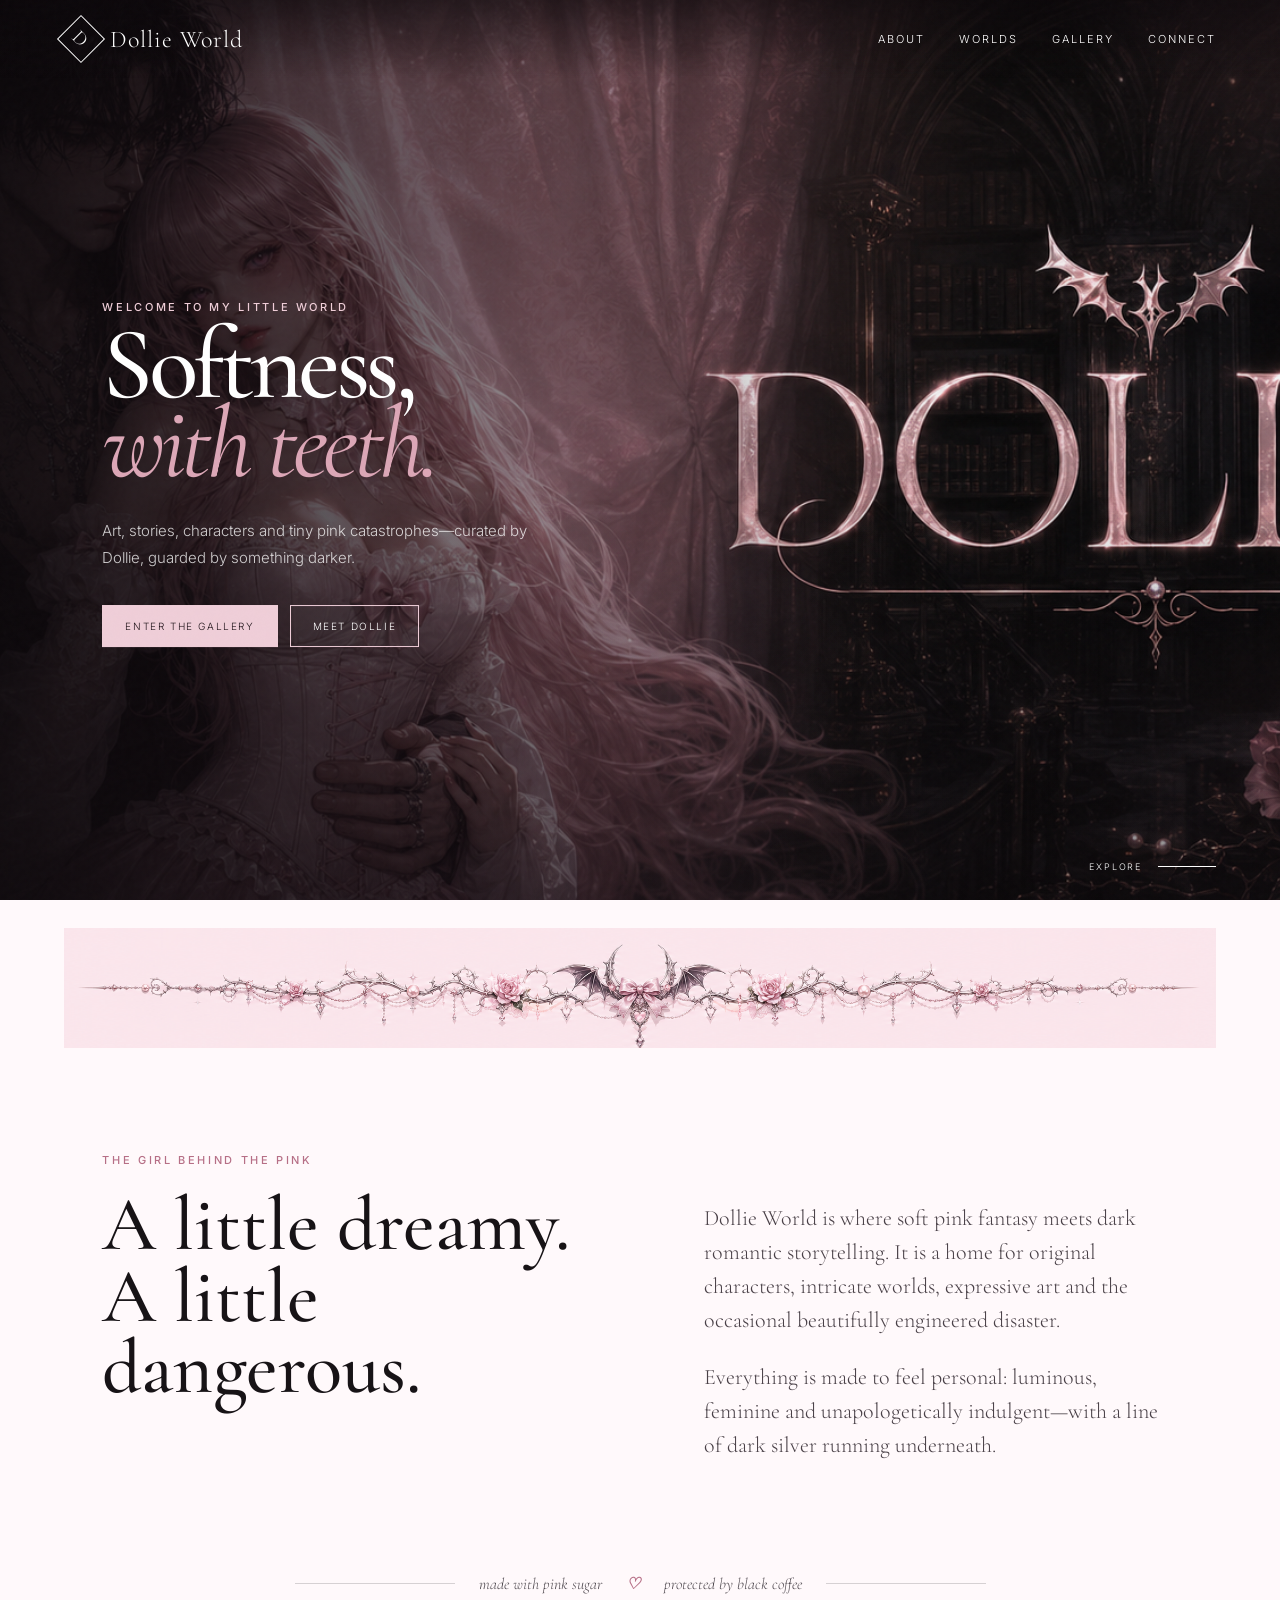
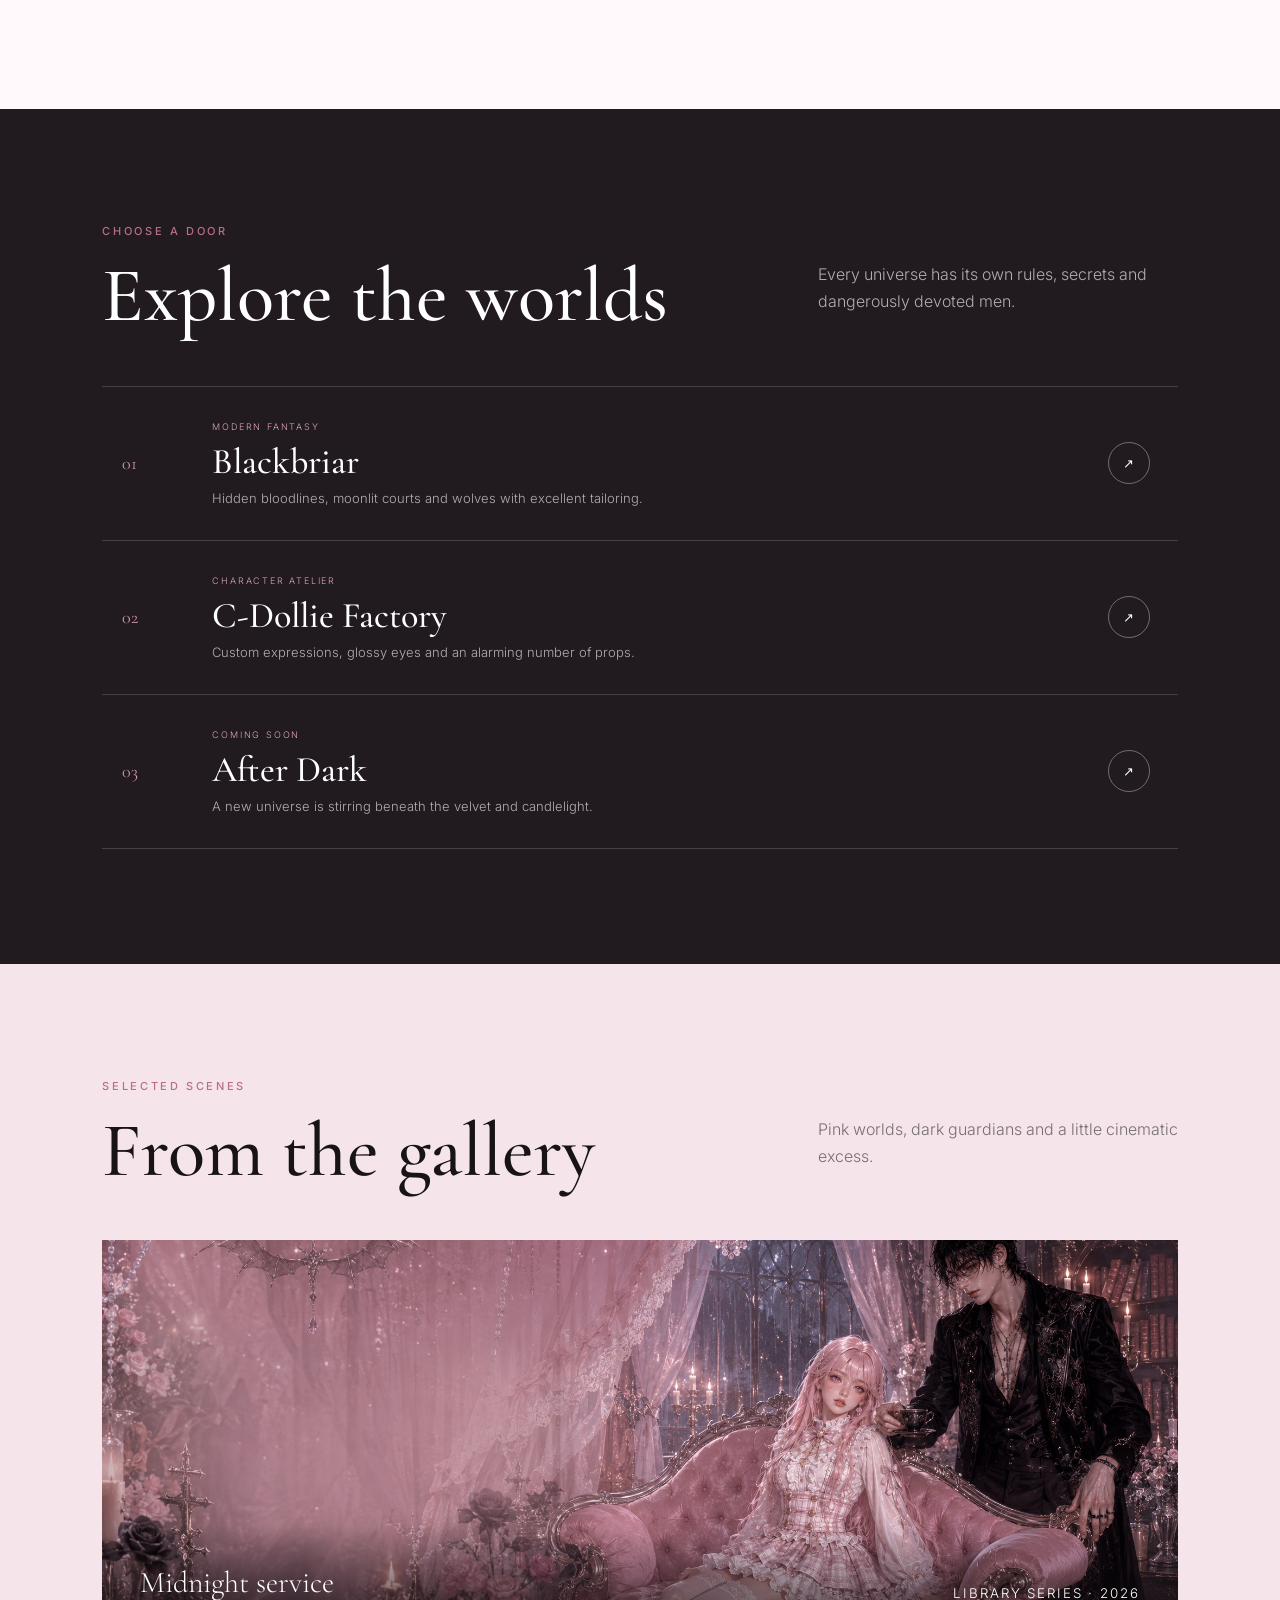
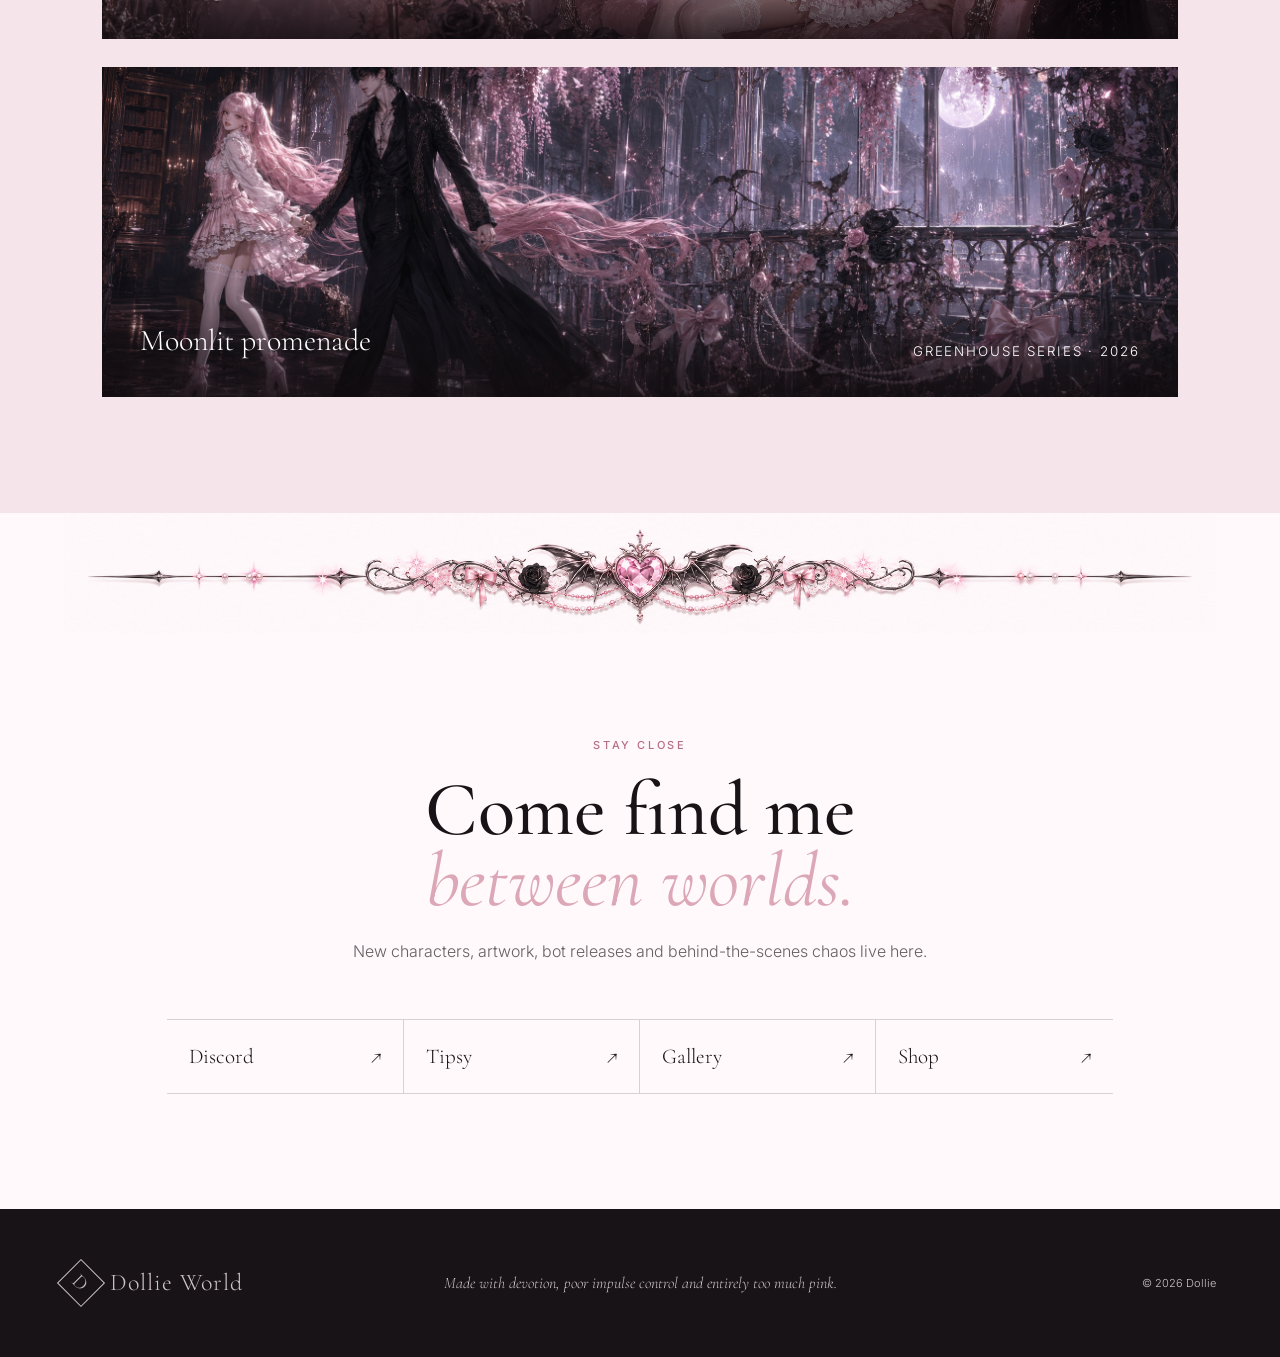
==== index.html @ ef6430a4 "Add files via upload" ====
<!doctype html>
<html lang="en">
  <head>
    <meta charset="UTF-8" />
    <meta name="viewport" content="width=device-width, initial-scale=1" />
    <meta name="theme-color" content="#dca7b7" />
    <meta name="description" content="Dollie World — soft pink creations with a dark silver edge." />
    <title>Dollie World</title>
    <link rel="preconnect" href="https://fonts.googleapis.com" />
    <link rel="preconnect" href="https://fonts.gstatic.com" crossorigin />
    <link href="https://fonts.googleapis.com/css2?family=Cormorant+Garamond:wght@400;500;600;700&family=Inter:wght@300;400;500;600&display=swap" rel="stylesheet" />
    <link rel="stylesheet" href="styles.css" />
  </head>
  <body>
    <div class="noise" aria-hidden="true"></div>
    <header class="site-header" id="top">
      <a class="brand" href="#top" aria-label="Dollie World home">
        <span class="brand-mark">D</span><span>Dollie World</span>
      </a>
      <button class="menu-toggle" aria-expanded="false" aria-controls="site-nav"><span></span><span></span></button>
      <nav id="site-nav" aria-label="Main navigation">
        <a href="#about">About</a><a href="#worlds">Worlds</a><a href="#gallery">Gallery</a><a href="#connect">Connect</a>
      </nav>
    </header>

    <main>
      <section class="hero" aria-labelledby="hero-title">
        <img class="hero-art" src="assets/hero-dollie.png" alt="Dollie and Killian in a pink gothic library" />
        <div class="hero-shade"></div>
        <div class="hero-copy">
          <p class="eyebrow">Welcome to my little world</p>
          <h1 id="hero-title">Softness,<br /><em>with teeth.</em></h1>
          <p class="hero-lede">Art, stories, characters and tiny pink catastrophes—curated by Dollie, guarded by something darker.</p>
          <div class="hero-actions"><a class="button primary" href="#gallery">Enter the gallery</a><a class="button ghost" href="#about">Meet Dollie</a></div>
        </div>
        <a class="scroll-cue" href="#about"><span>Explore</span><i></i></a>
      </section>

      <img class="divider" src="assets/divider-bat-bow.png" alt="" aria-hidden="true" />

      <section class="about section" id="about">
        <div class="section-kicker">The girl behind the pink</div>
        <div class="about-grid">
          <div><h2>A little dreamy.<br />A little dangerous.</h2></div>
          <div class="about-copy"><p>Dollie World is where soft pink fantasy meets dark romantic storytelling. It is a home for original characters, intricate worlds, expressive art and the occasional beautifully engineered disaster.</p><p>Everything is made to feel personal: luminous, feminine and unapologetically indulgent—with a line of dark silver running underneath.</p></div>
        </div>
        <div class="signature"><span>made with pink sugar</span><b>♡</b><span>protected by black coffee</span></div>
      </section>

      <section class="worlds section" id="worlds">
        <div class="section-heading"><div><p class="section-kicker">Choose a door</p><h2>Explore the worlds</h2></div><p>Every universe has its own rules, secrets and dangerously devoted men.</p></div>
        <div class="world-grid">
          <article class="world-card featured"><span class="card-number">01</span><div><p>Modern fantasy</p><h3>Blackbriar</h3><span>Hidden bloodlines, moonlit courts and wolves with excellent tailoring.</span></div><button aria-label="Explore Blackbriar">↗</button></article>
          <article class="world-card"><span class="card-number">02</span><div><p>Character atelier</p><h3>C-Dollie Factory</h3><span>Custom expressions, glossy eyes and an alarming number of props.</span></div><button aria-label="Explore C-Dollie Factory">↗</button></article>
          <article class="world-card"><span class="card-number">03</span><div><p>Coming soon</p><h3>After Dark</h3><span>A new universe is stirring beneath the velvet and candlelight.</span></div><button aria-label="Explore After Dark">↗</button></article>
        </div>
      </section>

      <section class="gallery section" id="gallery">
        <div class="section-heading"><div><p class="section-kicker">Selected scenes</p><h2>From the gallery</h2></div><p>Pink worlds, dark guardians and a little cinematic excess.</p></div>
        <div class="gallery-grid">
          <figure class="gallery-main reveal"><img src="assets/gallery-library.png" alt="Dollie seated in a pink gothic library with Killian" /><figcaption><span>Midnight service</span><small>Library series · 2026</small></figcaption></figure>
          <figure class="gallery-wide reveal"><img src="assets/gallery-greenhouse.png" alt="Dollie and Killian walking through a moonlit greenhouse" /><figcaption><span>Moonlit promenade</span><small>Greenhouse series · 2026</small></figcaption></figure>
        </div>
      </section>

      <img class="divider divider-heart" src="assets/divider-heart.png" alt="" aria-hidden="true" />

      <section class="connect section" id="connect">
        <p class="section-kicker">Stay close</p><h2>Come find me<br /><em>between worlds.</em></h2>
        <p>New characters, artwork, bot releases and behind-the-scenes chaos live here.</p>
        <div class="socials"><a href="#" data-placeholder>Discord <span>↗</span></a><a href="#" data-placeholder>Tipsy <span>↗</span></a><a href="#" data-placeholder>Gallery <span>↗</span></a><a href="#" data-placeholder>Shop <span>↗</span></a></div>
      </section>
    </main>

    <footer><a class="brand" href="#top"><span class="brand-mark">D</span><span>Dollie World</span></a><p>Made with devotion, poor impulse control and entirely too much pink.</p><span>© <span id="year"></span> Dollie</span></footer>
    <script src="script.js"></script>
  </body>
</html>
---- styles.css ----
:root{--pink-50:#fff9fb;--pink-100:#f9e8ed;--pink-200:#efced8;--pink-300:#dca7b7;--pink-500:#b66f86;--ink:#171316;--silver:#504a50;--line:rgba(80,74,80,.23);--serif:"Cormorant Garamond",Georgia,serif;--sans:Inter,Arial,sans-serif}
*{box-sizing:border-box}html{scroll-behavior:smooth}body{margin:0;background:var(--pink-50);color:var(--ink);font-family:var(--sans);font-weight:300}.noise{position:fixed;inset:0;pointer-events:none;z-index:20;opacity:.025;background-image:url("data:image/svg+xml,%3Csvg viewBox='0 0 180 180' xmlns='http://www.w3.org/2000/svg'%3E%3Cfilter id='n'%3E%3CfeTurbulence type='fractalNoise' baseFrequency='.9' numOctaves='3' stitchTiles='stitch'/%3E%3C/filter%3E%3Crect width='100%25' height='100%25' filter='url(%23n)' opacity='.7'/%3E%3C/svg%3E")}.site-header{position:fixed;top:0;left:0;right:0;height:78px;z-index:10;display:flex;align-items:center;justify-content:space-between;padding:0 clamp(24px,5vw,84px);color:white;transition:.35s;background:linear-gradient(to bottom,rgba(12,8,11,.62),transparent)}.site-header.scrolled{height:64px;background:rgba(24,18,22,.93);backdrop-filter:blur(18px);border-bottom:1px solid rgba(255,255,255,.1)}.brand{display:flex;align-items:center;gap:12px;color:inherit;text-decoration:none;font-family:var(--serif);font-size:24px;letter-spacing:.04em}.brand-mark{display:grid;place-items:center;width:34px;height:34px;border:1px solid currentColor;transform:rotate(45deg);font-size:20px}.brand-mark::first-letter{transform:rotate(-45deg)}.brand-mark{line-height:1}.brand-mark{font-family:var(--serif)}.site-header nav{display:flex;gap:34px}.site-header nav a{color:inherit;text-decoration:none;text-transform:uppercase;font-size:11px;letter-spacing:.18em;position:relative}.site-header nav a:after{content:"";position:absolute;left:0;right:100%;bottom:-7px;height:1px;background:var(--pink-200);transition:.3s}.site-header nav a:hover:after{right:0}.menu-toggle{display:none;background:none;border:0;color:white}.hero{height:min(900px,100svh);min-height:650px;position:relative;background:#171116;overflow:hidden;color:white}.hero-art{position:absolute;inset:0;width:100%;height:100%;object-fit:cover;object-position:center}.hero-shade{position:absolute;inset:0;background:linear-gradient(90deg,rgba(13,9,12,.92) 0%,rgba(22,13,18,.62) 32%,rgba(15,10,14,.05) 65%),linear-gradient(0deg,rgba(12,8,11,.45),transparent 45%)}.hero-copy{position:absolute;left:clamp(26px,8vw,138px);top:50%;transform:translateY(-45%);width:min(540px,42vw)}.eyebrow,.section-kicker{text-transform:uppercase;letter-spacing:.24em;font-size:11px;font-weight:500}.hero .eyebrow{color:var(--pink-200)}h1,h2,h3{font-family:var(--serif);font-weight:500;margin:0}h1{font-size:clamp(62px,8vw,126px);line-height:.77;letter-spacing:-.045em}h1 em,h2 em{font-weight:400;color:var(--pink-300)}.hero-lede{max-width:470px;line-height:1.8;font-size:15px;color:rgba(255,255,255,.78);margin:34px 0}.hero-actions{display:flex;gap:12px}.button{display:inline-block;padding:14px 22px;text-decoration:none;text-transform:uppercase;font-size:10px;letter-spacing:.16em;border:1px solid var(--pink-200);transition:.25s}.button.primary{color:#24171d;background:var(--pink-200)}.button.ghost{color:white;background:rgba(255,255,255,.03)}.button:hover{transform:translateY(-2px);box-shadow:0 10px 30px rgba(0,0,0,.16)}.scroll-cue{position:absolute;bottom:28px;right:clamp(24px,5vw,84px);display:flex;align-items:center;gap:16px;color:white;text-decoration:none;text-transform:uppercase;font-size:9px;letter-spacing:.2em}.scroll-cue i{width:58px;height:1px;background:white}.divider{display:block;width:min(1180px,90vw);height:120px;object-fit:cover;margin:28px auto -10px;mix-blend-mode:multiply}.section{padding:clamp(72px,9vw,140px) clamp(24px,8vw,138px)}.section-kicker{color:var(--pink-500);margin:0 0 22px}.about-grid{display:grid;grid-template-columns:1fr 1fr;gap:10vw}.about h2,.section-heading h2,.connect h2{font-size:clamp(48px,6vw,86px);line-height:.93}.about-copy{padding-top:12px;max-width:560px}.about-copy p{font-family:var(--serif);font-size:22px;line-height:1.55;margin:0 0 22px;color:#494047}.signature{display:flex;justify-content:center;align-items:center;gap:24px;margin-top:90px;color:var(--silver);font-family:var(--serif);font-style:italic}.signature:before,.signature:after{content:"";width:min(160px,14vw);height:1px;background:var(--line)}.signature b{color:var(--pink-500)}.worlds{background:#211b20;color:white}.section-heading{display:flex;align-items:end;justify-content:space-between;gap:40px;margin-bottom:54px}.section-heading>p{max-width:360px;line-height:1.7;color:#786d75}.worlds .section-heading>p{color:#b7abb2}.world-grid{border-top:1px solid rgba(255,255,255,.16)}.world-card{position:relative;display:grid;grid-template-columns:60px 1fr 50px;gap:30px;align-items:center;padding:34px 20px;border-bottom:1px solid rgba(255,255,255,.16);transition:.3s;overflow:hidden}.world-card:before{content:"";position:absolute;inset:0;transform:translateX(-101%);background:linear-gradient(90deg,rgba(220,167,183,.2),transparent);transition:.5s}.world-card:hover:before{transform:none}.card-number{font-family:var(--serif);font-size:18px;color:var(--pink-300)}.world-card p{text-transform:uppercase;letter-spacing:.2em;font-size:9px;color:var(--pink-300);margin:0 0 8px}.world-card h3{font-size:36px}.world-card div>span{display:block;color:#b7abb2;margin-top:7px;font-size:13px}.world-card button{position:relative;background:none;color:white;border:1px solid rgba(255,255,255,.35);border-radius:50%;width:42px;height:42px}.gallery{background:#f5e5ea}.gallery-grid{display:grid;gap:28px}.gallery figure{margin:0;position:relative;overflow:hidden;background:#291f25}.gallery img{display:block;width:100%;transition:transform .8s cubic-bezier(.2,.7,.2,1)}.gallery figure:hover img{transform:scale(1.025)}.gallery-main img{aspect-ratio:2.7/1;object-fit:cover}.gallery-wide img{aspect-ratio:3.25/1;object-fit:cover}.gallery figcaption{position:absolute;left:0;right:0;bottom:0;display:flex;justify-content:space-between;align-items:end;padding:38px;color:white;background:linear-gradient(transparent,rgba(15,10,13,.8))}.gallery figcaption span{font-family:var(--serif);font-size:30px}.gallery figcaption small{text-transform:uppercase;letter-spacing:.14em}.divider-heart{margin-top:0}.connect{text-align:center;max-width:1150px;margin:auto}.connect>p:not(.section-kicker){color:#685e64;margin:24px auto 58px}.socials{display:grid;grid-template-columns:repeat(4,1fr);border-top:1px solid var(--line);border-bottom:1px solid var(--line)}.socials a{display:flex;justify-content:space-between;padding:24px 22px;color:var(--ink);text-decoration:none;border-right:1px solid var(--line);font-family:var(--serif);font-size:21px}.socials a:last-child{border:0}.socials a:hover{background:var(--pink-100)}footer{background:#171316;color:#cfc3ca;padding:48px clamp(24px,5vw,84px);display:grid;grid-template-columns:1fr 2fr 1fr;align-items:center;gap:30px}footer p{text-align:center;font-family:var(--serif);font-style:italic}footer>span{text-align:right;font-size:11px}.reveal{opacity:0;transform:translateY(28px);transition:.8s}.reveal.visible{opacity:1;transform:none}
@media(max-width:760px){.site-header{height:66px}.site-header nav{position:absolute;top:66px;left:0;right:0;display:grid;gap:0;background:rgba(24,18,22,.98);padding:14px 24px 24px;transform:translateY(-140%);transition:.35s;z-index:-1}.site-header nav.open{transform:none}.site-header nav a{padding:15px 0;border-bottom:1px solid rgba(255,255,255,.1)}.menu-toggle{display:grid;gap:7px}.menu-toggle span{display:block;width:24px;height:1px;background:white}.hero-art{object-position:61% center}.hero-shade{background:linear-gradient(0deg,rgba(13,9,12,.92),rgba(13,9,12,.08) 75%)}.hero-copy{left:24px;right:24px;top:auto;bottom:82px;transform:none;width:auto}.hero-copy h1{font-size:60px}.hero-lede{font-size:13px;margin:22px 0}.scroll-cue{display:none}.divider{height:70px}.about-grid{grid-template-columns:1fr;gap:34px}.signature{margin-top:55px;gap:10px;font-size:12px}.section-heading{align-items:start;flex-direction:column;margin-bottom:34px}.world-card{grid-template-columns:35px 1fr 42px;gap:12px;padding:26px 0}.world-card h3{font-size:28px}.world-card div>span{font-size:11px}.gallery-main img,.gallery-wide img{aspect-ratio:1.15/1}.gallery figcaption{padding:24px;display:block}.gallery figcaption small{display:block;margin-top:6px}.socials{grid-template-columns:1fr 1fr}.socials a:nth-child(2){border-right:0}.socials a:nth-child(-n+2){border-bottom:1px solid var(--line)}footer{grid-template-columns:1fr;text-align:center}footer p,footer>span{text-align:center}.section{padding-left:24px;padding-right:24px}}
@media(prefers-reduced-motion:reduce){*{scroll-behavior:auto!important;transition:none!important}.reveal{opacity:1;transform:none}}
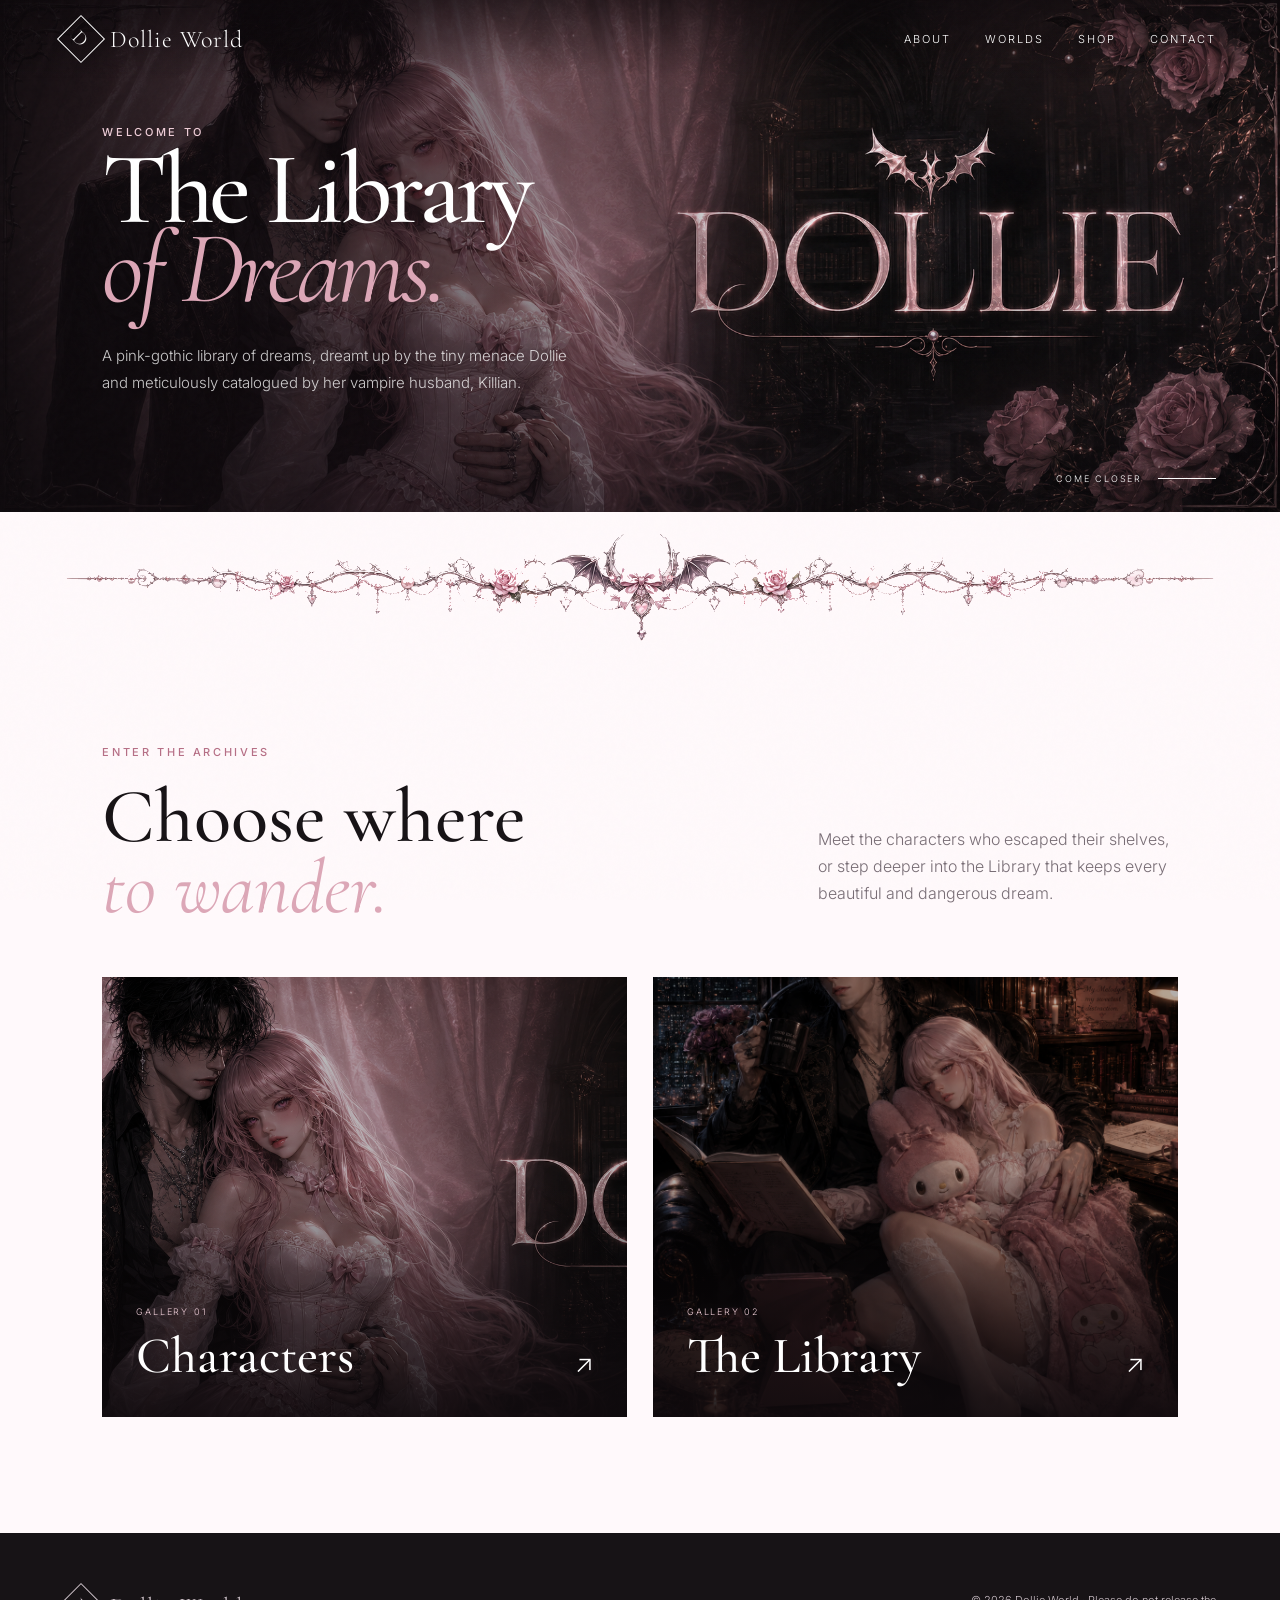
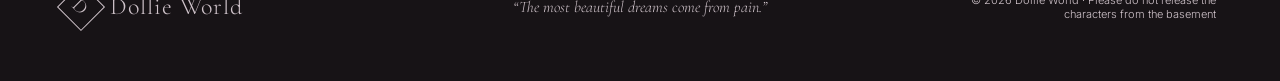
==== commit ba869cb2: "Add files via upload" ====
--- a/index.html
+++ b/index.html
@@ -5,11 +5,20 @@
     <meta name="viewport" content="width=device-width, initial-scale=1" />
     <meta name="theme-color" content="#dca7b7" />
     <meta name="description" content="Dollie World — soft pink creations with a dark silver edge." />
-    <title>Dollie World</title>
+    <title>Dollie World — The Library of Dreams</title>
     <link rel="preconnect" href="https://fonts.googleapis.com" />
     <link rel="preconnect" href="https://fonts.gstatic.com" crossorigin />
     <link href="https://fonts.googleapis.com/css2?family=Cormorant+Garamond:wght@400;500;600;700&family=Inter:wght@300;400;500;600&display=swap" rel="stylesheet" />
     <link rel="stylesheet" href="styles.css" />
+    <style>
+      /* Critical artwork framing kept inline so GitHub cannot serve an old cover rule. */
+      @media (min-width: 761px) {
+        .hero { height: calc(100vw * 793 / 1983) !important; min-height: 0 !important; max-height: none !important; }
+        .hero-art { width: 100% !important; height: 100% !important; object-fit: contain !important; object-position: center !important; }
+      }
+      .divider { height: auto !important; object-fit: contain !important; }
+      .hero-actions { display: none !important; }
+    </style>
   </head>
   <body>
     <div class="noise" aria-hidden="true"></div>
@@ -19,7 +28,7 @@
       </a>
       <button class="menu-toggle" aria-expanded="false" aria-controls="site-nav"><span></span><span></span></button>
       <nav id="site-nav" aria-label="Main navigation">
-        <a href="#about">About</a><a href="#worlds">Worlds</a><a href="#gallery">Gallery</a><a href="#connect">Connect</a>
+        <a href="about.html">About</a><a href="worlds.html">Worlds</a><a href="shop.html">Shop</a><a href="contact.html">Contact</a>
       </nav>
     </header>
 
@@ -28,52 +37,25 @@
         <img class="hero-art" src="assets/hero-dollie.png" alt="Dollie and Killian in a pink gothic library" />
         <div class="hero-shade"></div>
         <div class="hero-copy">
-          <p class="eyebrow">Welcome to my little world</p>
-          <h1 id="hero-title">Softness,<br /><em>with teeth.</em></h1>
-          <p class="hero-lede">Art, stories, characters and tiny pink catastrophes—curated by Dollie, guarded by something darker.</p>
-          <div class="hero-actions"><a class="button primary" href="#gallery">Enter the gallery</a><a class="button ghost" href="#about">Meet Dollie</a></div>
+          <p class="eyebrow">Welcome to</p>
+          <h1 id="hero-title">The Library<br /><em>of Dreams.</em></h1>
+          <p class="hero-lede">A pink-gothic library of dreams, dreamt up by the tiny menace Dollie and meticulously catalogued by her vampire husband, Killian.</p>
         </div>
-        <a class="scroll-cue" href="#about"><span>Explore</span><i></i></a>
+        <a class="scroll-cue" href="about.html"><span>Come closer</span><i></i></a>
       </section>
 
       <img class="divider" src="assets/divider-bat-bow.png" alt="" aria-hidden="true" />
 
-      <section class="about section" id="about">
-        <div class="section-kicker">The girl behind the pink</div>
-        <div class="about-grid">
-          <div><h2>A little dreamy.<br />A little dangerous.</h2></div>
-          <div class="about-copy"><p>Dollie World is where soft pink fantasy meets dark romantic storytelling. It is a home for original characters, intricate worlds, expressive art and the occasional beautifully engineered disaster.</p><p>Everything is made to feel personal: luminous, feminine and unapologetically indulgent—with a line of dark silver running underneath.</p></div>
+      <section class="home-galleries section" aria-labelledby="gallery-heading">
+        <div class="section-heading"><div><p class="section-kicker">Enter the archives</p><h2 id="gallery-heading">Choose where<br /><em>to wander.</em></h2></div><p>Meet the characters who escaped their shelves, or step deeper into the Library that keeps every beautiful and dangerous dream.</p></div>
+        <div class="portal-grid">
+          <a class="portal-card" href="worlds.html"><img src="assets/hero-dollie.png" alt="Dollie and Killian among the Library's characters" /><span><small>Gallery 01</small><strong>Characters</strong><i>↗</i></span></a>
+          <a class="portal-card" href="library.html"><img src="assets/library/dollie-killian-library-night.png" alt="Dollie and Killian together in their Library" /><span><small>Gallery 02</small><strong>The Library</strong><i>↗</i></span></a>
         </div>
-        <div class="signature"><span>made with pink sugar</span><b>♡</b><span>protected by black coffee</span></div>
-      </section>
-
-      <section class="worlds section" id="worlds">
-        <div class="section-heading"><div><p class="section-kicker">Choose a door</p><h2>Explore the worlds</h2></div><p>Every universe has its own rules, secrets and dangerously devoted men.</p></div>
-        <div class="world-grid">
-          <article class="world-card featured"><span class="card-number">01</span><div><p>Modern fantasy</p><h3>Blackbriar</h3><span>Hidden bloodlines, moonlit courts and wolves with excellent tailoring.</span></div><button aria-label="Explore Blackbriar">↗</button></article>
-          <article class="world-card"><span class="card-number">02</span><div><p>Character atelier</p><h3>C-Dollie Factory</h3><span>Custom expressions, glossy eyes and an alarming number of props.</span></div><button aria-label="Explore C-Dollie Factory">↗</button></article>
-          <article class="world-card"><span class="card-number">03</span><div><p>Coming soon</p><h3>After Dark</h3><span>A new universe is stirring beneath the velvet and candlelight.</span></div><button aria-label="Explore After Dark">↗</button></article>
-        </div>
-      </section>
-
-      <section class="gallery section" id="gallery">
-        <div class="section-heading"><div><p class="section-kicker">Selected scenes</p><h2>From the gallery</h2></div><p>Pink worlds, dark guardians and a little cinematic excess.</p></div>
-        <div class="gallery-grid">
-          <figure class="gallery-main reveal"><img src="assets/gallery-library.png" alt="Dollie seated in a pink gothic library with Killian" /><figcaption><span>Midnight service</span><small>Library series · 2026</small></figcaption></figure>
-          <figure class="gallery-wide reveal"><img src="assets/gallery-greenhouse.png" alt="Dollie and Killian walking through a moonlit greenhouse" /><figcaption><span>Moonlit promenade</span><small>Greenhouse series · 2026</small></figcaption></figure>
-        </div>
-      </section>
-
-      <img class="divider divider-heart" src="assets/divider-heart.png" alt="" aria-hidden="true" />
-
-      <section class="connect section" id="connect">
-        <p class="section-kicker">Stay close</p><h2>Come find me<br /><em>between worlds.</em></h2>
-        <p>New characters, artwork, bot releases and behind-the-scenes chaos live here.</p>
-        <div class="socials"><a href="#" data-placeholder>Discord <span>↗</span></a><a href="#" data-placeholder>Tipsy <span>↗</span></a><a href="#" data-placeholder>Gallery <span>↗</span></a><a href="#" data-placeholder>Shop <span>↗</span></a></div>
       </section>
     </main>
 
-    <footer><a class="brand" href="#top"><span class="brand-mark">D</span><span>Dollie World</span></a><p>Made with devotion, poor impulse control and entirely too much pink.</p><span>© <span id="year"></span> Dollie</span></footer>
+    <footer><a class="brand" href="#top"><span class="brand-mark">D</span><span>Dollie World</span></a><p>“The most beautiful dreams come from pain.”</p><span>© <span id="year"></span> Dollie World · Please do not release the characters from the basement</span></footer>
     <script src="script.js"></script>
   </body>
 </html>
--- a/styles.css
+++ b/styles.css
@@ -2,3 +2,55 @@
 *{box-sizing:border-box}html{scroll-behavior:smooth}body{margin:0;background:var(--pink-50);color:var(--ink);font-family:var(--sans);font-weight:300}.noise{position:fixed;inset:0;pointer-events:none;z-index:20;opacity:.025;background-image:url("data:image/svg+xml,%3Csvg viewBox='0 0 180 180' xmlns='http://www.w3.org/2000/svg'%3E%3Cfilter id='n'%3E%3CfeTurbulence type='fractalNoise' baseFrequency='.9' numOctaves='3' stitchTiles='stitch'/%3E%3C/filter%3E%3Crect width='100%25' height='100%25' filter='url(%23n)' opacity='.7'/%3E%3C/svg%3E")}.site-header{position:fixed;top:0;left:0;right:0;height:78px;z-index:10;display:flex;align-items:center;justify-content:space-between;padding:0 clamp(24px,5vw,84px);color:white;transition:.35s;background:linear-gradient(to bottom,rgba(12,8,11,.62),transparent)}.site-header.scrolled{height:64px;background:rgba(24,18,22,.93);backdrop-filter:blur(18px);border-bottom:1px solid rgba(255,255,255,.1)}.brand{display:flex;align-items:center;gap:12px;color:inherit;text-decoration:none;font-family:var(--serif);font-size:24px;letter-spacing:.04em}.brand-mark{display:grid;place-items:center;width:34px;height:34px;border:1px solid currentColor;transform:rotate(45deg);font-size:20px}.brand-mark::first-letter{transform:rotate(-45deg)}.brand-mark{line-height:1}.brand-mark{font-family:var(--serif)}.site-header nav{display:flex;gap:34px}.site-header nav a{color:inherit;text-decoration:none;text-transform:uppercase;font-size:11px;letter-spacing:.18em;position:relative}.site-header nav a:after{content:"";position:absolute;left:0;right:100%;bottom:-7px;height:1px;background:var(--pink-200);transition:.3s}.site-header nav a:hover:after{right:0}.menu-toggle{display:none;background:none;border:0;color:white}.hero{height:min(900px,100svh);min-height:650px;position:relative;background:#171116;overflow:hidden;color:white}.hero-art{position:absolute;inset:0;width:100%;height:100%;object-fit:cover;object-position:center}.hero-shade{position:absolute;inset:0;background:linear-gradient(90deg,rgba(13,9,12,.92) 0%,rgba(22,13,18,.62) 32%,rgba(15,10,14,.05) 65%),linear-gradient(0deg,rgba(12,8,11,.45),transparent 45%)}.hero-copy{position:absolute;left:clamp(26px,8vw,138px);top:50%;transform:translateY(-45%);width:min(540px,42vw)}.eyebrow,.section-kicker{text-transform:uppercase;letter-spacing:.24em;font-size:11px;font-weight:500}.hero .eyebrow{color:var(--pink-200)}h1,h2,h3{font-family:var(--serif);font-weight:500;margin:0}h1{font-size:clamp(62px,8vw,126px);line-height:.77;letter-spacing:-.045em}h1 em,h2 em{font-weight:400;color:var(--pink-300)}.hero-lede{max-width:470px;line-height:1.8;font-size:15px;color:rgba(255,255,255,.78);margin:34px 0}.hero-actions{display:flex;gap:12px}.button{display:inline-block;padding:14px 22px;text-decoration:none;text-transform:uppercase;font-size:10px;letter-spacing:.16em;border:1px solid var(--pink-200);transition:.25s}.button.primary{color:#24171d;background:var(--pink-200)}.button.ghost{color:white;background:rgba(255,255,255,.03)}.button:hover{transform:translateY(-2px);box-shadow:0 10px 30px rgba(0,0,0,.16)}.scroll-cue{position:absolute;bottom:28px;right:clamp(24px,5vw,84px);display:flex;align-items:center;gap:16px;color:white;text-decoration:none;text-transform:uppercase;font-size:9px;letter-spacing:.2em}.scroll-cue i{width:58px;height:1px;background:white}.divider{display:block;width:min(1180px,90vw);height:120px;object-fit:cover;margin:28px auto -10px;mix-blend-mode:multiply}.section{padding:clamp(72px,9vw,140px) clamp(24px,8vw,138px)}.section-kicker{color:var(--pink-500);margin:0 0 22px}.about-grid{display:grid;grid-template-columns:1fr 1fr;gap:10vw}.about h2,.section-heading h2,.connect h2{font-size:clamp(48px,6vw,86px);line-height:.93}.about-copy{padding-top:12px;max-width:560px}.about-copy p{font-family:var(--serif);font-size:22px;line-height:1.55;margin:0 0 22px;color:#494047}.signature{display:flex;justify-content:center;align-items:center;gap:24px;margin-top:90px;color:var(--silver);font-family:var(--serif);font-style:italic}.signature:before,.signature:after{content:"";width:min(160px,14vw);height:1px;background:var(--line)}.signature b{color:var(--pink-500)}.worlds{background:#211b20;color:white}.section-heading{display:flex;align-items:end;justify-content:space-between;gap:40px;margin-bottom:54px}.section-heading>p{max-width:360px;line-height:1.7;color:#786d75}.worlds .section-heading>p{color:#b7abb2}.world-grid{border-top:1px solid rgba(255,255,255,.16)}.world-card{position:relative;display:grid;grid-template-columns:60px 1fr 50px;gap:30px;align-items:center;padding:34px 20px;border-bottom:1px solid rgba(255,255,255,.16);transition:.3s;overflow:hidden}.world-card:before{content:"";position:absolute;inset:0;transform:translateX(-101%);background:linear-gradient(90deg,rgba(220,167,183,.2),transparent);transition:.5s}.world-card:hover:before{transform:none}.card-number{font-family:var(--serif);font-size:18px;color:var(--pink-300)}.world-card p{text-transform:uppercase;letter-spacing:.2em;font-size:9px;color:var(--pink-300);margin:0 0 8px}.world-card h3{font-size:36px}.world-card div>span{display:block;color:#b7abb2;margin-top:7px;font-size:13px}.world-card button{position:relative;background:none;color:white;border:1px solid rgba(255,255,255,.35);border-radius:50%;width:42px;height:42px}.gallery{background:#f5e5ea}.gallery-grid{display:grid;gap:28px}.gallery figure{margin:0;position:relative;overflow:hidden;background:#291f25}.gallery img{display:block;width:100%;transition:transform .8s cubic-bezier(.2,.7,.2,1)}.gallery figure:hover img{transform:scale(1.025)}.gallery-main img{aspect-ratio:2.7/1;object-fit:cover}.gallery-wide img{aspect-ratio:3.25/1;object-fit:cover}.gallery figcaption{position:absolute;left:0;right:0;bottom:0;display:flex;justify-content:space-between;align-items:end;padding:38px;color:white;background:linear-gradient(transparent,rgba(15,10,13,.8))}.gallery figcaption span{font-family:var(--serif);font-size:30px}.gallery figcaption small{text-transform:uppercase;letter-spacing:.14em}.divider-heart{margin-top:0}.connect{text-align:center;max-width:1150px;margin:auto}.connect>p:not(.section-kicker){color:#685e64;margin:24px auto 58px}.socials{display:grid;grid-template-columns:repeat(4,1fr);border-top:1px solid var(--line);border-bottom:1px solid var(--line)}.socials a{display:flex;justify-content:space-between;padding:24px 22px;color:var(--ink);text-decoration:none;border-right:1px solid var(--line);font-family:var(--serif);font-size:21px}.socials a:last-child{border:0}.socials a:hover{background:var(--pink-100)}footer{background:#171316;color:#cfc3ca;padding:48px clamp(24px,5vw,84px);display:grid;grid-template-columns:1fr 2fr 1fr;align-items:center;gap:30px}footer p{text-align:center;font-family:var(--serif);font-style:italic}footer>span{text-align:right;font-size:11px}.reveal{opacity:0;transform:translateY(28px);transition:.8s}.reveal.visible{opacity:1;transform:none}
 @media(max-width:760px){.site-header{height:66px}.site-header nav{position:absolute;top:66px;left:0;right:0;display:grid;gap:0;background:rgba(24,18,22,.98);padding:14px 24px 24px;transform:translateY(-140%);transition:.35s;z-index:-1}.site-header nav.open{transform:none}.site-header nav a{padding:15px 0;border-bottom:1px solid rgba(255,255,255,.1)}.menu-toggle{display:grid;gap:7px}.menu-toggle span{display:block;width:24px;height:1px;background:white}.hero-art{object-position:61% center}.hero-shade{background:linear-gradient(0deg,rgba(13,9,12,.92),rgba(13,9,12,.08) 75%)}.hero-copy{left:24px;right:24px;top:auto;bottom:82px;transform:none;width:auto}.hero-copy h1{font-size:60px}.hero-lede{font-size:13px;margin:22px 0}.scroll-cue{display:none}.divider{height:70px}.about-grid{grid-template-columns:1fr;gap:34px}.signature{margin-top:55px;gap:10px;font-size:12px}.section-heading{align-items:start;flex-direction:column;margin-bottom:34px}.world-card{grid-template-columns:35px 1fr 42px;gap:12px;padding:26px 0}.world-card h3{font-size:28px}.world-card div>span{font-size:11px}.gallery-main img,.gallery-wide img{aspect-ratio:1.15/1}.gallery figcaption{padding:24px;display:block}.gallery figcaption small{display:block;margin-top:6px}.socials{grid-template-columns:1fr 1fr}.socials a:nth-child(2){border-right:0}.socials a:nth-child(-n+2){border-bottom:1px solid var(--line)}footer{grid-template-columns:1fr;text-align:center}footer p,footer>span{text-align:center}.section{padding-left:24px;padding-right:24px}}
 @media(prefers-reduced-motion:reduce){*{scroll-behavior:auto!important;transition:none!important}.reveal{opacity:1;transform:none}}
+
+/* Keep the complete wide hero artwork visible at every viewport ratio. */
+.hero::before{content:"";position:absolute;inset:-28px;background:url("assets/hero-dollie.png") center/cover no-repeat;filter:blur(22px) brightness(.42);transform:scale(1.04)}
+.hero-art{object-fit:contain;object-position:center;z-index:1}
+.hero-shade{z-index:2}
+.hero-copy,.scroll-cue{z-index:3}
+@media(max-width:760px){.hero-art{object-position:center}.hero::before{filter:blur(18px) brightness(.36)}}
+
+/* Desktop hero follows the artwork's native banner ratio, so nothing is cropped. */
+@media(min-width:761px){
+  .hero{height:auto;min-height:0;aspect-ratio:1983/793}
+  .hero-art{width:100%;height:100%;object-fit:contain}
+}
+
+/* The supplied dividers are now tightly cropped; let their native ratio set height. */
+.divider{height:auto;object-fit:contain;margin:22px auto 0}
+
+/* Final desktop framing: one complete, uncropped banner at its native ratio. */
+@media(min-width:761px){
+  .hero{height:calc(100vw * 793 / 1983)!important;min-height:0!important;max-height:none!important;aspect-ratio:auto!important}
+  .hero::before{display:none}
+  .hero-art{inset:0!important;width:100%!important;height:100%!important;object-fit:fill!important;object-position:center!important}
+}
+
+/* Approved Dollie World content layout. */
+.hero-actions{flex-wrap:wrap}
+.hero-actions .button{padding-left:18px;padding-right:18px}
+.socials{grid-template-columns:repeat(2,1fr)}
+.socials a:nth-child(2){border-right:0}
+.connect>p:not(.section-kicker){margin:18px auto;max-width:760px;line-height:1.7}
+.connect>.section-kicker:not(:first-child){margin-top:54px}
+
+/* Separate-page layout. */
+.inner-page{min-height:100vh;background:var(--pink-50)}
+.inner-page .site-header{background:rgba(24,18,22,.96);backdrop-filter:blur(18px);border-bottom:1px solid rgba(255,255,255,.1)}
+.inner-page .site-header nav a.active:after{right:0}
+.page-main{min-height:calc(100vh - 142px);padding-top:100px}
+.page-main.section{padding-top:clamp(140px,13vw,190px)}
+.page-main>.divider:first-child{margin-top:20px}
+.dark-page{background:#211b20}
+.dark-page .page-main{padding-top:clamp(140px,13vw,190px)}
+@media(max-width:760px){.page-main{padding-top:82px}.page-main.section,.dark-page .page-main{padding-top:112px}}
+
+/* Cinematic inner-page heroes. */
+.subhero{position:relative;height:clamp(460px,55vw,720px);overflow:hidden;background:#171116;color:white}.subhero>img{position:absolute;inset:0;width:100%;height:100%;object-fit:cover}.about-hero>img{object-position:center}.worlds-hero>img{object-position:center 46%}.subhero-shade{position:absolute;inset:0;background:linear-gradient(90deg,rgba(13,9,12,.9),rgba(22,13,18,.45) 48%,rgba(15,10,14,.14)),linear-gradient(0deg,rgba(12,8,11,.55),transparent 55%)}.subhero-copy{position:absolute;z-index:2;left:clamp(26px,8vw,138px);bottom:clamp(52px,8vw,110px);width:min(720px,70vw)}.subhero .eyebrow{color:var(--pink-200);margin-bottom:24px}.subhero h1{font-size:clamp(54px,7vw,104px);line-height:.83}.subhero-copy>p:last-child{max-width:590px;line-height:1.8;color:rgba(255,255,255,.8);margin-top:30px}.worlds-page{padding-top:78px;background:#211b20}.worlds-page>.worlds{padding-top:clamp(72px,9vw,140px)}
+
+/* Home gallery entrances. */
+.home-galleries{padding-top:clamp(64px,8vw,120px)}.portal-grid{display:grid;grid-template-columns:1fr 1fr;gap:26px}.portal-card{position:relative;display:block;min-height:440px;overflow:hidden;background:#211b20;color:white;text-decoration:none}.portal-card img{position:absolute;inset:0;width:100%;height:100%;object-fit:cover;filter:brightness(.72);transition:transform .8s cubic-bezier(.2,.7,.2,1),filter .5s}.portal-card:first-child img{object-position:32% center}.portal-card:hover img{transform:scale(1.035);filter:brightness(.86)}.portal-card:after{content:"";position:absolute;inset:0;background:linear-gradient(transparent 45%,rgba(15,10,13,.88))}.portal-card>span{position:absolute;z-index:2;left:34px;right:34px;bottom:30px;display:grid;grid-template-columns:1fr auto;align-items:end}.portal-card small{grid-column:1/-1;text-transform:uppercase;letter-spacing:.2em;color:var(--pink-200);font-size:9px;margin-bottom:8px}.portal-card strong{font-family:var(--serif);font-size:clamp(38px,4vw,58px);font-weight:500}.portal-card i{font-style:normal;font-size:25px;padding-bottom:9px}
+@media(max-width:760px){.subhero{height:560px}.subhero-copy{left:24px;right:24px;bottom:46px;width:auto}.subhero h1{font-size:52px}.worlds-page{padding-top:66px}.portal-grid{grid-template-columns:1fr}.portal-card{min-height:390px}}
+
+/* Dollie and Killian picture Library. */
+.library-page{background:#211b20;color:white}.library-intro{padding-top:clamp(140px,14vw,210px);padding-bottom:60px}.library-intro h1{font-size:clamp(62px,9vw,132px);line-height:.76}.library-intro>p:last-child{max-width:650px;color:#c8bbc2;line-height:1.8;margin:38px 0 0}.library-page>.page-main>.divider{mix-blend-mode:screen;opacity:.82}.memory-gallery{padding-top:60px}.memory-grid{display:grid;grid-template-columns:repeat(2,minmax(0,1fr));gap:26px;align-items:start}.memory-card{position:relative;margin:0;min-height:520px;overflow:hidden;background:#171316}.memory-card img{display:block;width:100%;height:100%;position:absolute;inset:0;object-fit:cover;transition:transform .8s cubic-bezier(.2,.7,.2,1)}.memory-card:hover img{transform:scale(1.025)}.memory-card:after{content:"";position:absolute;inset:0;background:linear-gradient(transparent 58%,rgba(15,10,13,.9))}.memory-card figcaption{position:absolute;z-index:2;left:28px;right:28px;bottom:26px}.memory-card figcaption span{display:block;font-family:var(--serif);font-size:32px}.memory-card figcaption small{display:block;margin-top:6px;text-transform:uppercase;letter-spacing:.16em;color:var(--pink-200);font-size:9px}.memory-tall{min-height:760px}.memory-wide{min-height:500px}.memory-wide img{object-position:center}.memory-placeholder{min-height:280px;border:1px dashed rgba(220,167,183,.55);display:flex;flex-direction:column;align-items:center;justify-content:center;text-align:center;padding:44px;color:#cbbdc5;background:rgba(255,255,255,.025)}.memory-placeholder>span{font-family:var(--serif);font-size:52px;color:var(--pink-300)}.memory-placeholder strong{font-family:var(--serif);font-size:27px;font-weight:500;color:white;margin:6px 0 12px}.memory-placeholder small{max-width:420px;line-height:1.7}.memory-placeholder b{color:var(--pink-300);font-weight:500}@media(max-width:760px){.library-intro{padding-top:115px}.memory-grid{grid-template-columns:1fr}.memory-card,.memory-tall,.memory-wide{min-height:520px}}
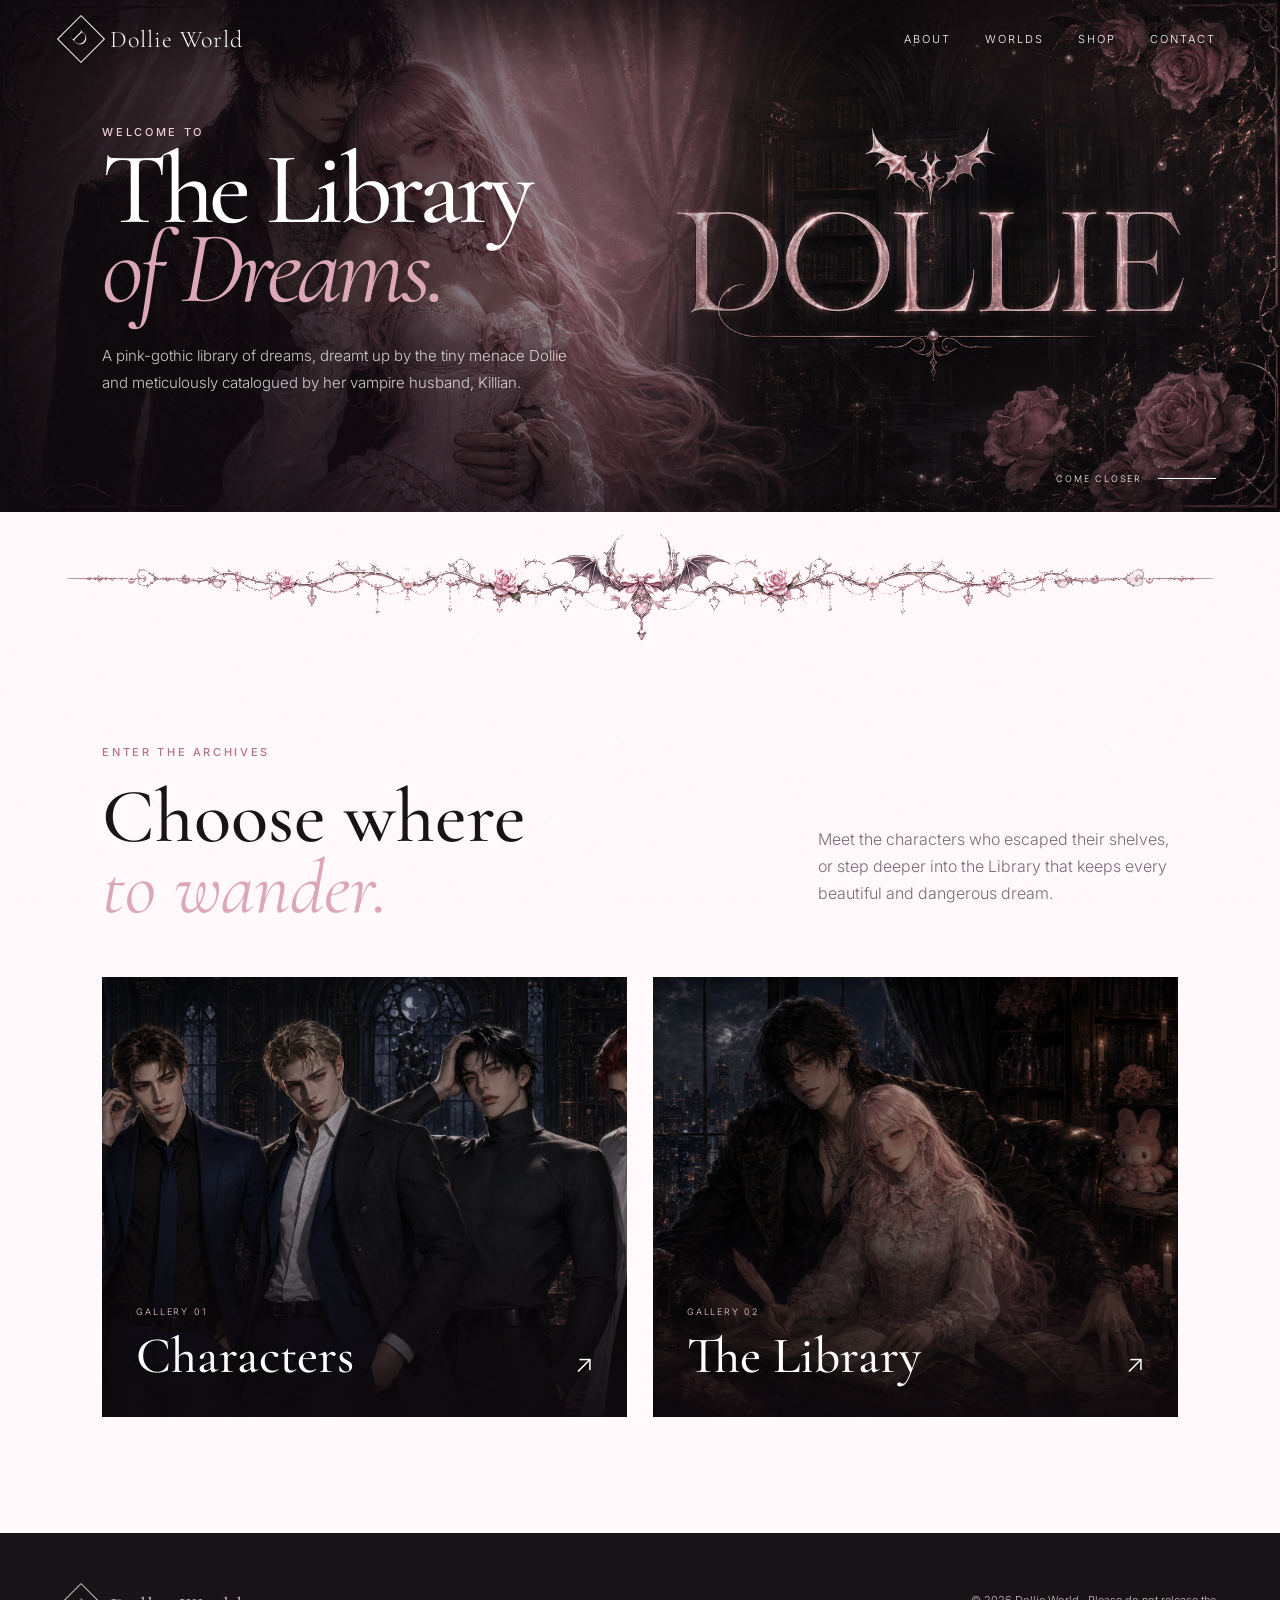
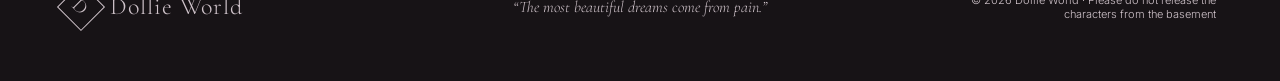
==== commit a0e4a3ff: "Add files via upload" ====
--- a/index.html
+++ b/index.html
@@ -49,8 +49,8 @@
       <section class="home-galleries section" aria-labelledby="gallery-heading">
         <div class="section-heading"><div><p class="section-kicker">Enter the archives</p><h2 id="gallery-heading">Choose where<br /><em>to wander.</em></h2></div><p>Meet the characters who escaped their shelves, or step deeper into the Library that keeps every beautiful and dangerous dream.</p></div>
         <div class="portal-grid">
-          <a class="portal-card" href="worlds.html"><img src="assets/hero-dollie.png" alt="Dollie and Killian among the Library's characters" /><span><small>Gallery 01</small><strong>Characters</strong><i>↗</i></span></a>
-          <a class="portal-card" href="library.html"><img src="assets/library/dollie-killian-library-night.png" alt="Dollie and Killian together in their Library" /><span><small>Gallery 02</small><strong>The Library</strong><i>↗</i></span></a>
+          <a class="portal-card" href="characters.html"><img src="assets/covers/characters-gallery-cover.png" alt="Elias, Silas, Rhydian and Kairos in the character archive" /><span><small>Gallery 01</small><strong>Characters</strong><i>↗</i></span></a>
+          <a class="portal-card" href="library.html"><img src="assets/covers/library-gallery-cover.png" alt="Dollie and Killian cataloguing dreams in their Library" /><span><small>Gallery 02</small><strong>The Library</strong><i>↗</i></span></a>
         </div>
       </section>
     </main>
--- a/styles.css
+++ b/styles.css
@@ -52,5 +52,70 @@
 .home-galleries{padding-top:clamp(64px,8vw,120px)}.portal-grid{display:grid;grid-template-columns:1fr 1fr;gap:26px}.portal-card{position:relative;display:block;min-height:440px;overflow:hidden;background:#211b20;color:white;text-decoration:none}.portal-card img{position:absolute;inset:0;width:100%;height:100%;object-fit:cover;filter:brightness(.72);transition:transform .8s cubic-bezier(.2,.7,.2,1),filter .5s}.portal-card:first-child img{object-position:32% center}.portal-card:hover img{transform:scale(1.035);filter:brightness(.86)}.portal-card:after{content:"";position:absolute;inset:0;background:linear-gradient(transparent 45%,rgba(15,10,13,.88))}.portal-card>span{position:absolute;z-index:2;left:34px;right:34px;bottom:30px;display:grid;grid-template-columns:1fr auto;align-items:end}.portal-card small{grid-column:1/-1;text-transform:uppercase;letter-spacing:.2em;color:var(--pink-200);font-size:9px;margin-bottom:8px}.portal-card strong{font-family:var(--serif);font-size:clamp(38px,4vw,58px);font-weight:500}.portal-card i{font-style:normal;font-size:25px;padding-bottom:9px}
 @media(max-width:760px){.subhero{height:560px}.subhero-copy{left:24px;right:24px;bottom:46px;width:auto}.subhero h1{font-size:52px}.worlds-page{padding-top:66px}.portal-grid{grid-template-columns:1fr}.portal-card{min-height:390px}}
 
+/* Character archive and Hunt hierarchy. */
+.character-page,.hunt-page{background:#211b20;color:white}.archive-heading{padding-top:clamp(145px,14vw,210px);padding-bottom:65px}.archive-heading h1{font-size:clamp(62px,9vw,128px);line-height:.78}.archive-heading>p:last-child{max-width:650px;color:#c7bac1;line-height:1.8;margin-top:36px}.character-page>.page-main>.divider{mix-blend-mode:screen;opacity:.8}.character-filters{display:flex;flex-wrap:wrap;gap:10px;margin-bottom:44px}.character-filters button{border:1px solid rgba(239,206,216,.38);background:transparent;color:#e8dce2;padding:13px 20px;text-transform:uppercase;letter-spacing:.16em;font-size:9px;cursor:pointer}.character-filters button.active,.character-filters button:hover{background:var(--pink-200);color:#24171d}.character-grid{display:grid;grid-template-columns:repeat(2,minmax(0,1fr));gap:30px}.character-card{background:#171316;border:1px solid rgba(255,255,255,.1)}.character-card[hidden]{display:none}.character-image{height:650px;background:#0e0d10;overflow:hidden}.character-image img{width:100%;height:100%;object-fit:contain;display:block}.character-info{padding:28px}.character-info>p{text-transform:uppercase;letter-spacing:.18em;color:var(--pink-300);font-size:9px;margin:0 0 8px}.character-info h2{font-size:42px}.character-info>span{display:block;color:#bfb1b9;line-height:1.7;margin:14px 0 24px}.character-links{display:flex;flex-wrap:wrap;gap:10px}.character-links a{color:white;border:1px solid rgba(239,206,216,.32);padding:11px 14px;text-decoration:none;text-transform:uppercase;letter-spacing:.13em;font-size:8px}.character-links a:hover{background:var(--pink-200);color:#24171d}.world-card:first-child{cursor:pointer}.hunt-hero{min-height:700px;padding:160px clamp(24px,8vw,138px) 90px;display:flex;align-items:end;background:linear-gradient(90deg,rgba(13,9,12,.94),rgba(13,9,12,.25)),url('assets/gallery-library.png') center/cover;color:white}.hunt-hero>div{max-width:830px}.hunt-hero h1{font-size:clamp(58px,8vw,116px);line-height:.8}.hunt-hero .eyebrow{color:var(--pink-200)}.hunt-hero p:last-child{max-width:620px;line-height:1.8;color:#d0c4ca;margin-top:30px}.houses{background:#f8edf1;color:var(--ink)}.house-grid{display:grid;grid-template-columns:repeat(2,1fr);gap:1px;background:var(--line);border:1px solid var(--line)}.house-grid a{min-height:250px;padding:34px;background:#f8edf1;color:var(--ink);text-decoration:none;display:flex;flex-direction:column;justify-content:end;transition:.3s}.house-grid a:hover{background:var(--pink-200)}.house-grid small{text-transform:uppercase;letter-spacing:.18em;color:var(--pink-500)}.house-grid strong{font-family:var(--serif);font-size:48px;font-weight:500;margin:8px 0}.house-grid span{color:var(--silver)}@media(max-width:760px){.archive-heading{padding-top:120px}.character-grid,.house-grid{grid-template-columns:1fr}.character-image{height:540px}.hunt-hero{min-height:620px;padding-top:120px}}
+
+/* Individual House records. */
+.house-page{background:#211b20;color:white}.house-heading{padding-top:clamp(145px,14vw,210px);padding-bottom:80px;background:radial-gradient(circle at 80% 20%,rgba(220,167,183,.12),transparent 36%)}.breadcrumbs{display:flex;flex-wrap:wrap;gap:10px;align-items:center;margin-bottom:60px;text-transform:uppercase;letter-spacing:.13em;font-size:9px;color:#9f929a}.breadcrumbs a{color:var(--pink-300);text-decoration:none}.breadcrumbs strong{color:white}.house-heading h1{font-size:clamp(70px,10vw,142px);line-height:.72}.house-heading>p:last-child{max-width:700px;color:#c7bac1;line-height:1.8;margin-top:40px}.house-characters{background:#f7ebef;color:var(--ink)}.house-character{display:grid;grid-template-columns:minmax(320px,.8fr) 1fr;gap:clamp(36px,7vw,100px);align-items:center}.house-character>div{height:760px;background:#171316}.house-character img{display:block;width:100%;height:100%;object-fit:contain}.house-character>section>p{text-transform:uppercase;letter-spacing:.18em;color:var(--pink-500);font-size:9px}.house-character h2{font-size:clamp(50px,6vw,84px)}.house-character>section>span:not(.record-pending){display:block;font-family:var(--serif);font-size:23px;line-height:1.55;color:#50464c;margin:24px 0 32px}.house-character a,.record-pending{display:inline-block;border:1px solid var(--line);padding:14px 18px;color:var(--ink);text-decoration:none;text-transform:uppercase;letter-spacing:.14em;font-size:9px}.house-character a:hover{background:var(--pink-200)}.record-pending{color:#887a82}@media(max-width:760px){.house-heading{padding-top:120px}.breadcrumbs{margin-bottom:42px}.house-character{grid-template-columns:1fr}.house-character>div{height:580px}}
+
 /* Dollie and Killian picture Library. */
 .library-page{background:#211b20;color:white}.library-intro{padding-top:clamp(140px,14vw,210px);padding-bottom:60px}.library-intro h1{font-size:clamp(62px,9vw,132px);line-height:.76}.library-intro>p:last-child{max-width:650px;color:#c8bbc2;line-height:1.8;margin:38px 0 0}.library-page>.page-main>.divider{mix-blend-mode:screen;opacity:.82}.memory-gallery{padding-top:60px}.memory-grid{display:grid;grid-template-columns:repeat(2,minmax(0,1fr));gap:26px;align-items:start}.memory-card{position:relative;margin:0;min-height:520px;overflow:hidden;background:#171316}.memory-card img{display:block;width:100%;height:100%;position:absolute;inset:0;object-fit:cover;transition:transform .8s cubic-bezier(.2,.7,.2,1)}.memory-card:hover img{transform:scale(1.025)}.memory-card:after{content:"";position:absolute;inset:0;background:linear-gradient(transparent 58%,rgba(15,10,13,.9))}.memory-card figcaption{position:absolute;z-index:2;left:28px;right:28px;bottom:26px}.memory-card figcaption span{display:block;font-family:var(--serif);font-size:32px}.memory-card figcaption small{display:block;margin-top:6px;text-transform:uppercase;letter-spacing:.16em;color:var(--pink-200);font-size:9px}.memory-tall{min-height:760px}.memory-wide{min-height:500px}.memory-wide img{object-position:center}.memory-placeholder{min-height:280px;border:1px dashed rgba(220,167,183,.55);display:flex;flex-direction:column;align-items:center;justify-content:center;text-align:center;padding:44px;color:#cbbdc5;background:rgba(255,255,255,.025)}.memory-placeholder>span{font-family:var(--serif);font-size:52px;color:var(--pink-300)}.memory-placeholder strong{font-family:var(--serif);font-size:27px;font-weight:500;color:white;margin:6px 0 12px}.memory-placeholder small{max-width:420px;line-height:1.7}.memory-placeholder b{color:var(--pink-300);font-weight:500}@media(max-width:760px){.library-intro{padding-top:115px}.memory-grid{grid-template-columns:1fr}.memory-card,.memory-tall,.memory-wide{min-height:520px}}
+
+/* Mobile composition: treat the hero and archive entrances as deliberate covers. */
+@media(max-width:760px){
+  body{overflow-x:hidden}
+  .site-header{padding:0 20px}
+  .brand{gap:10px;font-size:21px}
+  .brand-mark{width:31px;height:31px;font-size:18px}
+
+  .hero{height:100svh;min-height:680px;max-height:860px;background:#120d11}
+  .hero::before{inset:0;background:url("assets/hero-dollie.png") 36% center/cover no-repeat;filter:blur(16px) brightness(.28);transform:scale(1.08)}
+  .hero-art{inset:0;width:100%;height:100%;object-fit:cover;object-position:36% center;filter:brightness(.74)}
+  .hero-shade{background:linear-gradient(180deg,rgba(13,9,12,.18) 0%,rgba(13,9,12,.08) 28%,rgba(13,9,12,.76) 59%,rgba(13,9,12,.98) 100%),linear-gradient(90deg,rgba(13,9,12,.42),transparent 72%)}
+  .hero-copy{left:24px;right:24px;bottom:44px;top:auto;transform:none;width:auto}
+  .hero .eyebrow{margin:0 0 13px;font-size:9px}
+  .hero-copy h1{font-size:clamp(52px,16vw,68px);line-height:.78}
+  .hero-lede{font-size:13px;line-height:1.75;margin:25px 0 0;max-width:34em}
+
+  .divider{width:94vw;margin:16px auto 0}
+  .section{padding-top:64px;padding-bottom:68px}
+  .home-galleries{padding-top:48px}
+  .section-heading{gap:16px;margin-bottom:30px}
+  .section-heading h2{font-size:48px}
+  .section-heading>p{font-size:13px;line-height:1.65;margin:0}
+
+  .portal-grid{gap:18px}
+  .portal-card{min-height:0;aspect-ratio:16/10}
+  .portal-card:first-child img,.portal-card img{object-position:center}
+  .portal-card>span{left:22px;right:22px;bottom:18px}
+  .portal-card strong{font-size:38px;line-height:.9}
+  .portal-card i{padding-bottom:2px}
+
+  .subhero{height:min(680px,82svh)}
+  .subhero-copy{bottom:38px}
+  .subhero h1{font-size:50px}
+  .subhero-copy>p:last-child{font-size:13px;line-height:1.65;margin-top:22px}
+
+  .archive-heading,.library-intro,.house-heading{padding-top:112px;padding-bottom:52px}
+  .archive-heading h1,.library-intro h1{font-size:58px}
+  .archive-heading>p:last-child,.library-intro>p:last-child{font-size:13px;margin-top:26px}
+  .character-filters{gap:7px;margin-bottom:28px}
+  .character-filters button{padding:11px 13px}
+  .character-image{height:auto;aspect-ratio:3/4}
+  .character-info{padding:22px}
+  .character-info h2{font-size:36px}
+  .character-info>span{font-size:13px}
+  .memory-gallery{padding-top:42px}
+  .memory-card,.memory-tall,.memory-wide{min-height:0;aspect-ratio:4/5}
+  .memory-wide{aspect-ratio:4/3}
+  .memory-placeholder{min-height:230px;padding:30px 22px}
+  .house-character>div{height:auto;aspect-ratio:3/4}
+  footer{padding:38px 24px}
+}
+
+@media(max-width:380px){
+  .brand{font-size:19px}
+  .hero-copy h1{font-size:50px}
+  .hero-lede{font-size:12px}
+  .portal-card strong{font-size:34px}
+}
